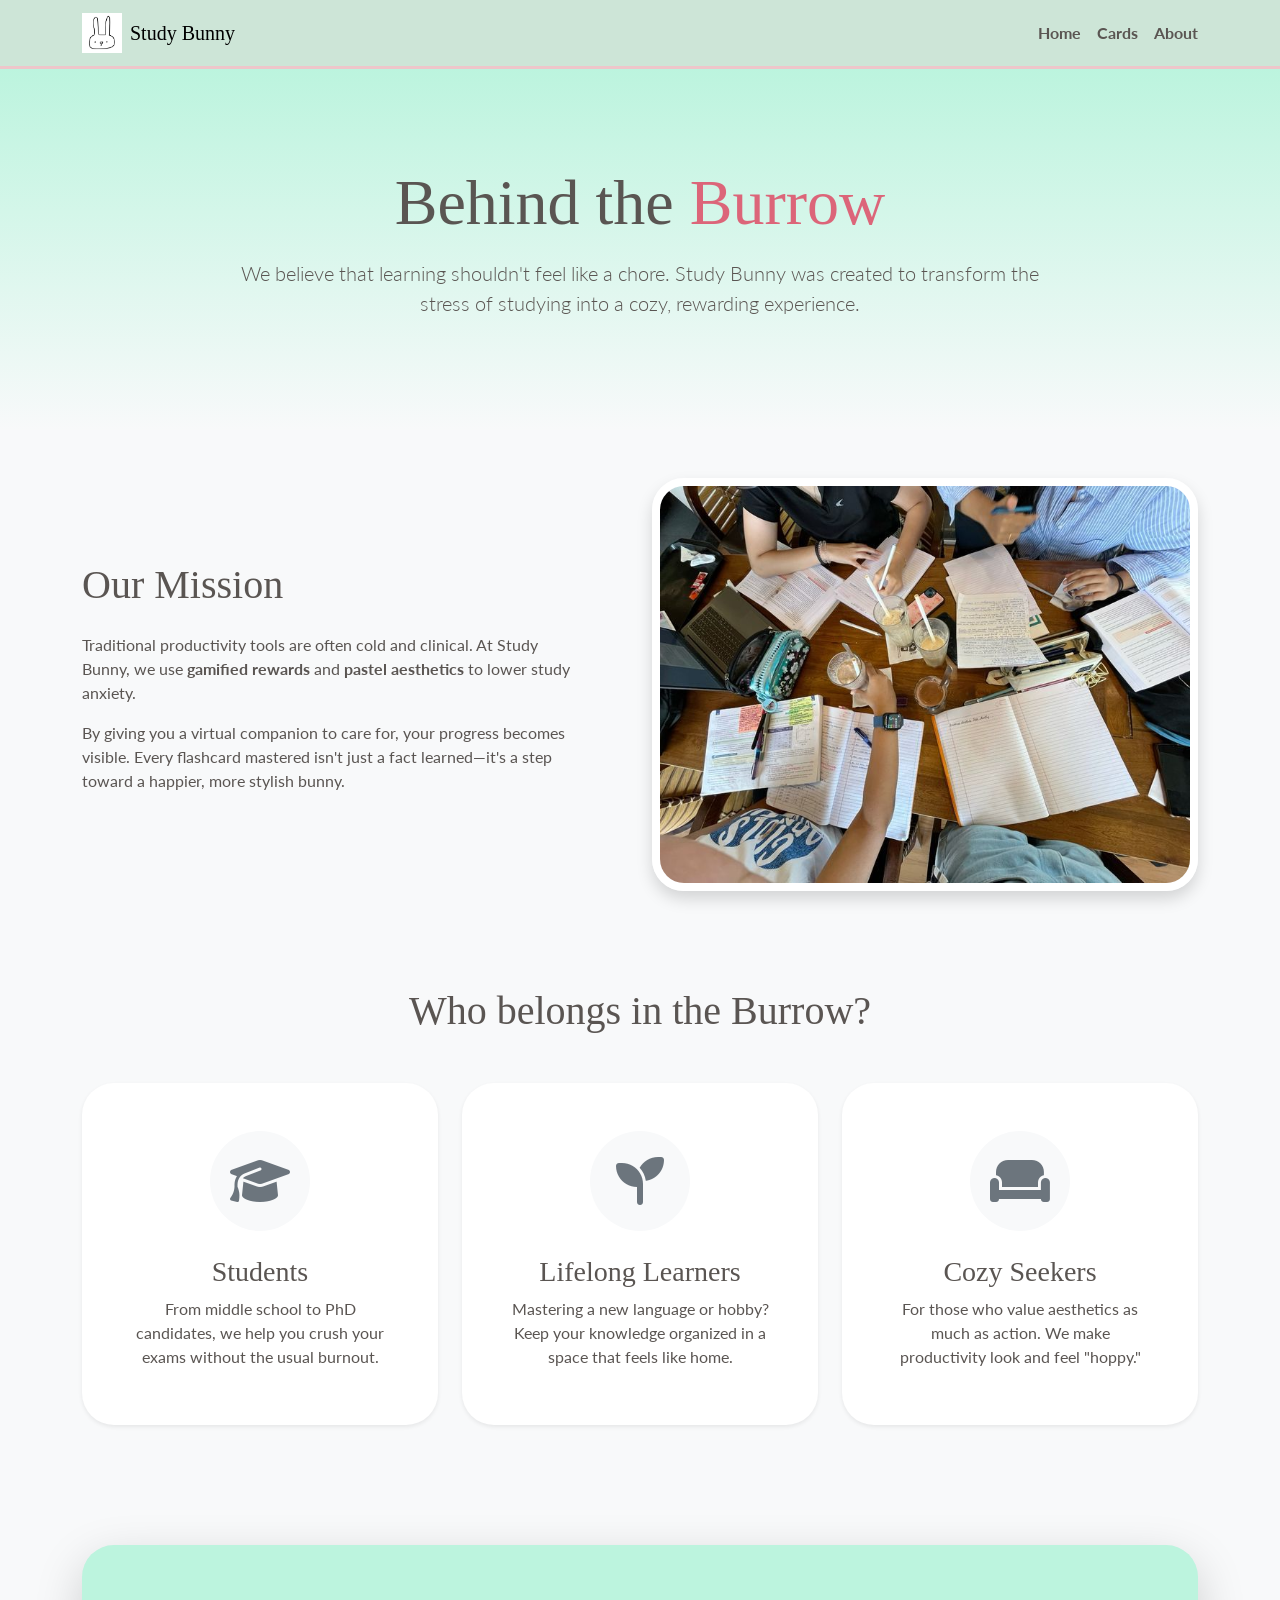
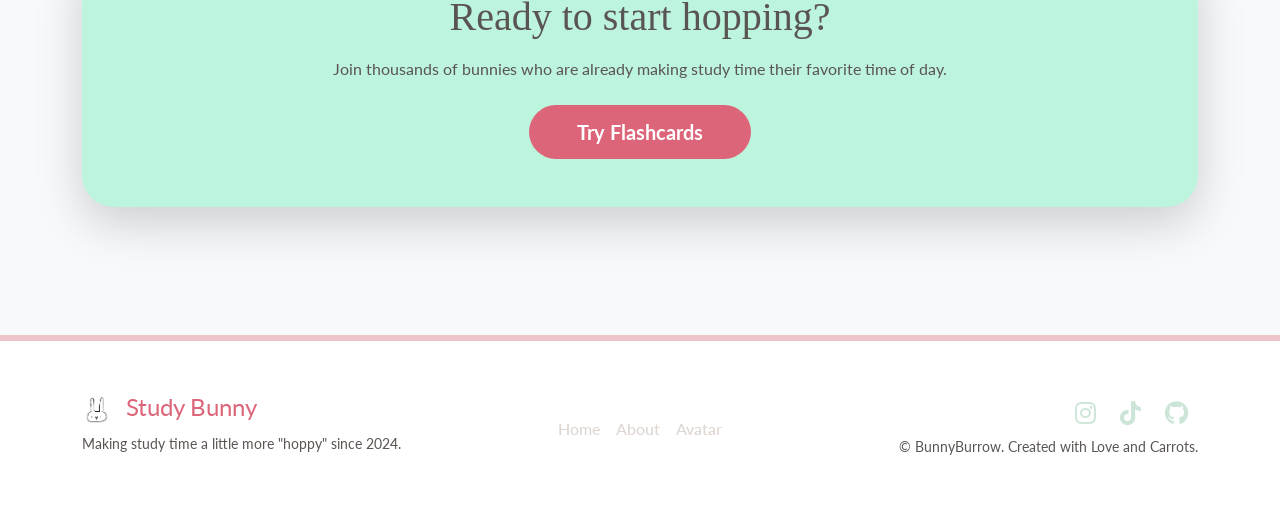
==== about.html @ 7b0bb237 "avatar.html added" ====
<!doctype html>
<html lang="en">
  <head>
    <meta charset="UTF-8" />
    <meta name="viewport" content="width=device-width, initial-scale=1.0" />
    <title>About Us - Study Bunny</title>
    <link
      href="https://cdn.jsdelivr.net/npm/bootstrap@5.3.0/dist/css/bootstrap.min.css"
      rel="stylesheet"
    />
    <link
      rel="stylesheet"
      href="https://cdnjs.cloudflare.com/ajax/libs/font-awesome/6.6.0/css/all.min.css"
    />
    <link
      href="https://fonts.googleapis.com/css2?family=Chewy&family=Lato:wght@400;700&display=swap"
      rel="stylesheet"
    />
    <link rel="stylesheet" href="style.css" />
  </head>
  <body class="bg-light">
    <nav class="navbar custom-nav sticky-top">
      <div class="container">
        <a class="navbar-brand d-flex align-items-center" href="index.html">
          <img src="images/icon.png" alt="Logo" width="40" class="me-2" />
          <span class="brand-font">Study Bunny</span>
        </a>
        <div class="d-flex gap-3">
          <a href="index.html" class="nav-link fw-bold">Home</a>
          <a href="flashcards.html" class="nav-link fw-bold">Cards</a>
          <a href="about.html" class="nav-link fw-bold active">About</a>
        </div>
      </div>
    </nav>

    <header class="about-hero py-5 text-center">
      <div class="container py-5">
        <h1 class="display-3 brand-font mb-3">
          Behind the <span class="text-pink">Burrow</span>
        </h1>
        <p class="lead mx-auto" style="max-width: 800px">
          We believe that learning shouldn't feel like a chore. Study Bunny was
          created to transform the stress of studying into a cozy, rewarding
          experience.
        </p>
      </div>
    </header>

    <main class="container py-5">
      <div class="row align-items-center mb-5 pb-5">
        <div class="col-lg-6 mb-4 mb-lg-0">
          <div class="pe-lg-5">
            <h2 class="brand-font h1 mb-4">Our Mission</h2>
            <p>
              Traditional productivity tools are often cold and clinical. At
              Study Bunny, we use <strong>gamified rewards</strong> and
              <strong>pastel aesthetics</strong> to lower study anxiety.
            </p>
            <p>
              By giving you a virtual companion to care for, your progress
              becomes visible. Every flashcard mastered isn't just a fact
              learned—it's a step toward a happier, more stylish bunny.
            </p>
          </div>
        </div>
        <div class="col-lg-6">
          <img
            src="images/study group.jpg"
            alt="Study Bunny Mission"
            class="img-fluid rounded-5 shadow border-white"
            style="border: 8px solid white"
          />
        </div>
      </div>

      <div class="row text-center mt-5">
        <h2 class="brand-font h1 mb-5">Who belongs in the Burrow?</h2>

        <div class="col-md-4 mb-4">
          <div
            class="about-card p-5 rounded-5 shadow-sm h-100 bg-white border-0"
          >
            <div class="icon-circle mb-4">
              <i class="fas fa-graduation-cap fa-3x text-secondary"></i>
            </div>
            <h3 class="brand-font">Students</h3>
            <p class="mb-0">
              From middle school to PhD candidates, we help you crush your exams
              without the usual burnout.
            </p>
          </div>
        </div>

        <div class="col-md-4 mb-4">
          <div
            class="about-card p-5 rounded-5 shadow-sm h-100 bg-white border-0"
          >
            <div class="icon-circle mb-4">
              <i class="fas fa-seedling fa-3x text-secondary"></i>
            </div>
            <h3 class="brand-font">Lifelong Learners</h3>
            <p class="mb-0">
              Mastering a new language or hobby? Keep your knowledge organized
              in a space that feels like home.
            </p>
          </div>
        </div>

        <div class="col-md-4 mb-4">
          <div
            class="about-card p-5 rounded-5 shadow-sm h-100 bg-white border-0"
          >
            <div class="icon-circle mb-4">
              <i class="fas fa-couch fa-3x text-secondary"></i>
            </div>
            <h3 class="brand-font">Cozy Seekers</h3>
            <p class="mb-0">
              For those who value aesthetics as much as action. We make
              productivity look and feel "hoppy."
            </p>
          </div>
        </div>
      </div>
    </main>

    <section class="container text-center py-5">
      <div
        class="p-5 rounded-5 shadow-lg"
        style="background-color: var(--mint)"
      >
        <h2 class="brand-font h1 mb-3">Ready to start hopping?</h2>
        <p class="mb-4">
          Join thousands of bunnies who are already making study time their
          favorite time of day.
        </p>
        <a href="flashcards.html" class="btn btn-bunny btn-lg px-5 rounded-pill"
          >Try Flashcards</a
        >
      </div>
    </section>
    <footer class="custom-footer">
      <div class="container">
        <div class="row align-items-center">
          <div class="col-md-4 text-center text-md-start mb-4 mb-md-0">
            <a href="index.html" class="footer-logo">
              <img src="images/icon.png" alt="Logo" width="30" class="me-2" />
              Study Bunny
            </a>
            <p class="small mt-2">
              Making study time a little more "hoppy" since 2024.
            </p>
          </div>

          <div class="col-md-4 text-center mb-4 mb-md-0">
            <div class="d-flex justify-content-center gap-3">
              <a href="index.html" class="footer-link">Home</a>
              <a href="about.html" class="footer-link">About</a>
              <a href="avatar.html" class="footer-link">Avatar</a>
            </div>
          </div>

          <div class="col-md-4 text-center text-md-end">
            <div class="social-icons mb-2">
              <a href="#"><i class="fab fa-instagram"></i></a>
              <a href="#"><i class="fab fa-tiktok"></i></a>
              <a href="#"><i class="fab fa-github"></i></a>
            </div>
            <p class="small mb-0">
              &copy; <span id="year"></span> BunnyBurrow. Created with Love and
              Carrots.
            </p>
          </div>
        </div>
      </div>
    </footer>
  </body>
</html>
---- style.css ----
:root {
  --mint: #bcf4de;
  --sage: #cde5d7;
  --taupe: #ded6d1;
  --rose: #eec6ca;
  --pink: #dc6579;
  --dark-text: #5a5552;
}

body,
button,
input,
select,
textarea,
.nav-link,
.btn,
.form-control {
  font-family: "Lato", sans-serif !important;
  color: var(--dark-text);
}

/* Keep the bubbly font only for headings/branding */
.brand-font,
h1,
h2,
h3,
.navbar-brand {
  font-family: "Chewy", cursive !important;
}

/* General Layout Fix for Footer */
body {
  display: flex;
  flex-direction: column;
  min-height: 100vh;
}

footer {
  margin-top: auto;
}
.brand-font {
  font-family: "Chewy", system-ui;
}
.container h1 {
  font-family: "Chewy", system-ui;
}
.container p,
.container a {
  font-family: "Lato", sans-serif;
}
body {
  background-color: var(--mint);
  color: var(--dark-text);
}

.text-pink {
  color: var(--pink);
}

.custom-nav {
  background-color: var(--sage) !important;
  border-bottom: 3px solid var(--rose);
}

.hero-section {
  min-height: 70vh;
  background: linear-gradient(180deg, var(--sage) 0%, var(--mint) 100%);
}

.btn-bunny {
  background-color: var(--pink);
  color: white;
  font-weight: bold;
  border-radius: 50px;
  padding: 12px 30px;
  border: none;
}

.btn-bunny:hover {
  background-color: var(--rose);
  transform: translateY(-2px);
}
#about1,
#about2,
#about3 {
  border-radius: 100px;
  border: 2px var(--pink) dotted;
  margin: 100px;
  padding: 70px;
  background-color: var(--rose);
  font-family: "Lato", sans-serif;
}
#about1 h1,
#about2 h1,
#about3 h1 {
  font-family: "Chewy", system-ui;
}
#btn-back-to-top {
  position: fixed;
  bottom: 20px;
  right: 20px;
  display: none;
  z-index: 1000;
  width: 50px;
  height: 50px;
  padding: 0;
  line-height: 50px;
  text-align: center;
}

#btn-back-to-top i {
  margin: 0;
}

.timer-body {
  background-color: var(--mint);
  height: 100vh;
}

.timer-container {
  background: white;
  padding: 3rem;
  border-radius: 40px;
  border: 8px solid var(--rose);
  max-width: 500px;
  margin: 0 auto;
}

.timer-display {
  font-size: 6rem;
  font-weight: bold;
  font-family: "Chewy", cursive;
  color: var(--dark-text);
  text-shadow: 2px 2px var(--rose);
}

.progress {
  background-color: var(--taupe);
  border: 2px solid var(--rose);
}

.flashcard-body {
  background-color: var(--mint);
  min-height: 100vh;
}

/* 3D Flip Animation Logic */
.flashcard {
  width: 100%;
  max-width: 500px;
  height: 300px;
  perspective: 1000px;
  cursor: pointer;
}

.flashcard-inner {
  position: relative;
  width: 100%;
  height: 100%;
  text-align: center;
  transition: transform 0.6s;
  transform-style: preserve-3d;
}

.flashcard.flipped .flashcard-inner {
  transform: rotateY(180deg);
}

.flashcard-front,
.flashcard-back {
  position: absolute;
  width: 100%;
  height: 100%;
  backface-visibility: hidden;
  display: flex;
  flex-direction: column;
  justify-content: center;
  align-items: center;
  padding: 20px;
  border-radius: 30px;
  font-size: 1.5rem;
  box-shadow: 0 10px 20px rgba(0, 0, 0, 0.1);
}

.flashcard-front {
  background-color: white;
  border: 6px solid var(--rose);
  color: var(--dark-text);
}

.flashcard-back {
  background-color: var(--pink);
  color: white;
  transform: rotateY(180deg);
  border: 6px solid white;
}

#header {
  margin: 100px;
}
/* Footer Styles */
.custom-footer {
  background-color: white;
  border-top: 6px solid var(--rose);
  padding: 3rem 0;
  margin-top: 5rem;
  color: var(--dark-text);
}

.footer-logo {
  font-family: "Chewy", cursive;
  font-size: 1.5rem;
  color: var(--pink);
  text-decoration: none;
}

.footer-link {
  color: var(--taupe);
  text-decoration: none;
  transition: color 0.3s;
  font-weight: 500;
}

.footer-link:hover {
  color: var(--pink);
}

.social-icons i {
  font-size: 1.5rem;
  margin: 0 10px;
  color: var(--sage);
  transition: transform 0.3s;
}

.social-icons i:hover {
  transform: scale(1.2);
  color: var(--pink);
}
body {
  display: flex;
  flex-direction: column;
  min-height: 100vh;
}

footer {
  margin-top: auto;
  /* puts the footer to the bottom */
}
/* About Page Specific Styles */
.about-hero {
  background: linear-gradient(180deg, var(--mint) 0%, #f8f9fa 100%);
}

.about-card {
  transition: all 0.4s cubic-bezier(0.175, 0.885, 0.32, 1.275); /* Smooth "Bouncy" effect */
  border-bottom: 8px solid transparent !important;
}

/* This is the part that makes all cards behave like the student card */
.about-card:hover {
  transform: translateY(-15px); /* Pops up */
  border-bottom: 8px solid var(--pink) !important; /* Highlights with Pink */
  box-shadow: 0 20px 40px rgba(255, 143, 163, 0.15) !important; /* Soft Pink Glow */
}

/* Icon change on hover */
.about-card:hover i {
  color: var(--pink) !important;
  transform: scale(1.1);
}

.icon-circle {
  width: 100px;
  height: 100px;
  background-color: #f8f9fa;
  display: flex;
  align-items: center;
  justify-content: center;
  margin: 0 auto;
  border-radius: 50%;
  transition: background-color 0.3s;
}

.about-card:hover .icon-circle {
  background-color: #fff0f2; /* Light pink background for icon */
}
.bg-mint {
  background-color: var(--mint);
  min-height: 100vh;
}
.bg-mint {
  background-color: var(--mint);
}

.avatar-window {
  width: 350px;
  height: 350px;
  background: white;
  border: 10px solid white;
  border-radius: 50%;
  position: relative;
  overflow: hidden;
  display: flex;
  justify-content: center;
  align-items: center;
}

.bunny-layer {
  position: absolute;
  top: 0;
  left: 0;
  width: 100%;
  height: 100%;
  object-fit: contain;
  transition: opacity 0.3s ease;
}

/* Closet Grid */
.closet-grid {
  display: grid;
  grid-template-columns: repeat(3, 1fr);
  gap: 15px;
  max-height: 300px;
  overflow-y: auto;
}

.item-slot {
  aspect-ratio: 1/1;
  background: #f8f9fa;
  border-radius: 20px;
  border: 3px solid transparent;
  cursor: pointer;
  display: flex;
  justify-content: center;
  align-items: center;
  transition: 0.2s;
}

.item-slot:hover {
  border-color: var(--pink);
  background: #fff0f2;
}

.item-slot img {
  width: 80%;
}
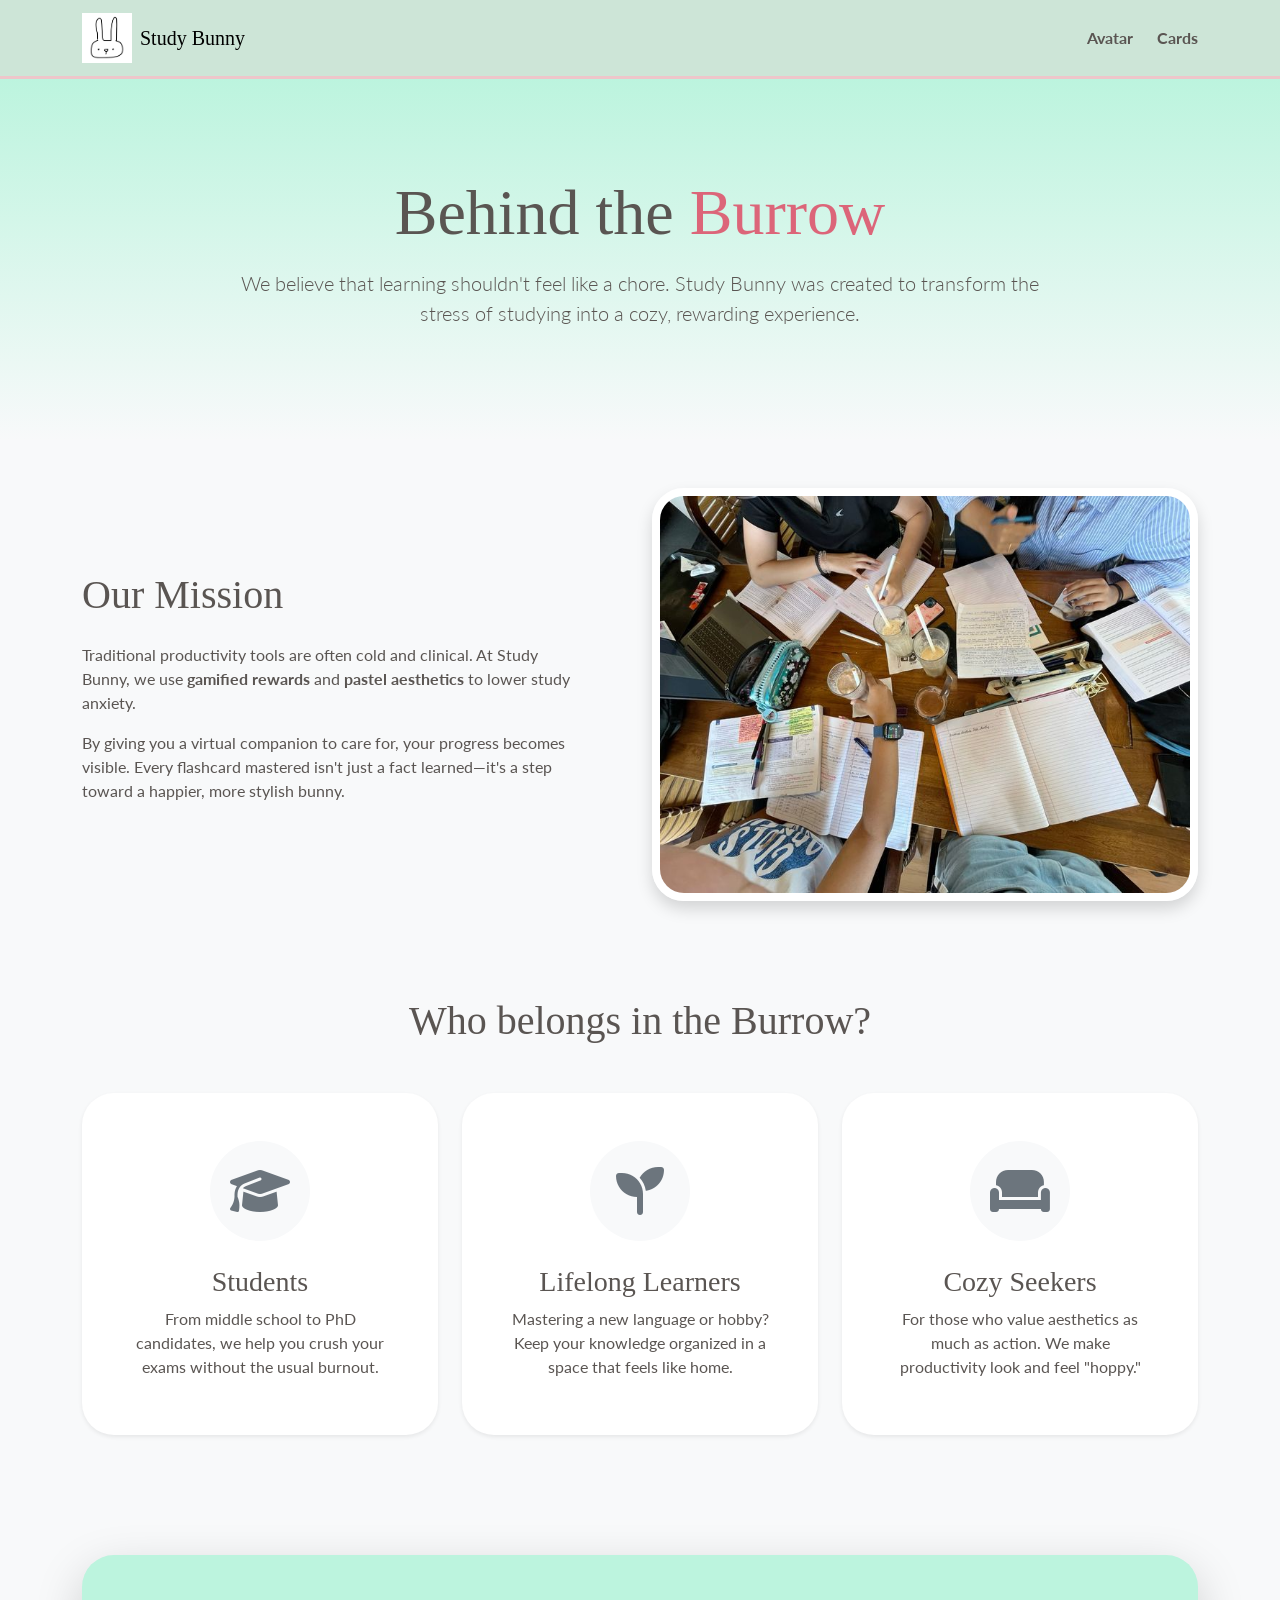
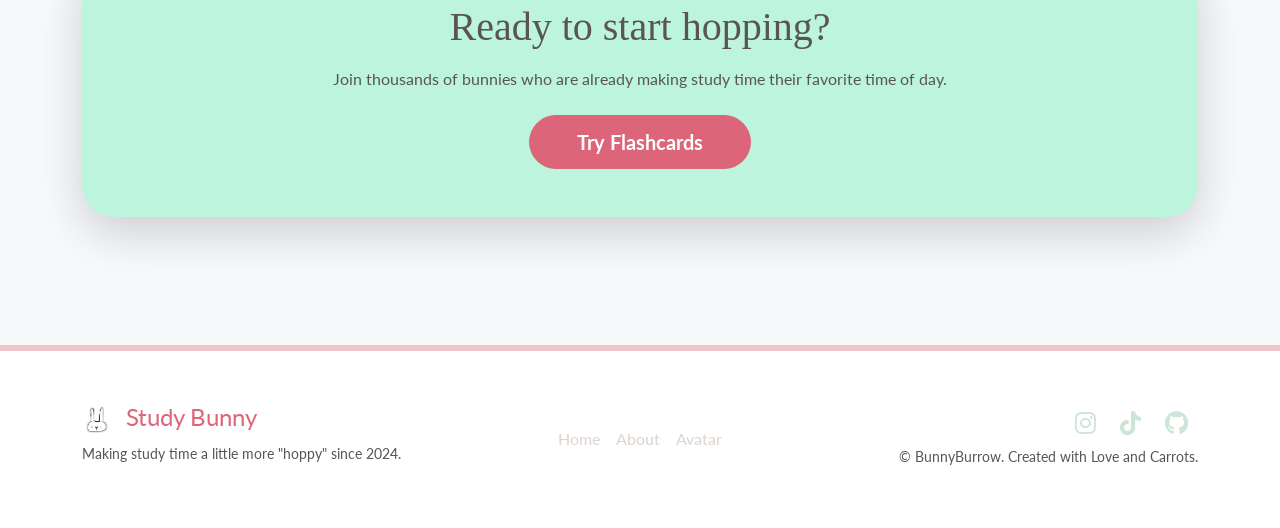
==== commit 14c5d1a6: "flashcards added" ====
--- a/about.html
+++ b/about.html
@@ -3,7 +3,8 @@
   <head>
     <meta charset="UTF-8" />
     <meta name="viewport" content="width=device-width, initial-scale=1.0" />
-    <title>About Us - Study Bunny</title>
+    <title>About Us</title>
+    <link rel="shortcut icon" href="images/icon.png" type="image/x-icon" />
     <link
       href="https://cdn.jsdelivr.net/npm/bootstrap@5.3.0/dist/css/bootstrap.min.css"
       rel="stylesheet"
@@ -22,17 +23,32 @@
     <nav class="navbar custom-nav sticky-top">
       <div class="container">
         <a class="navbar-brand d-flex align-items-center" href="index.html">
-          <img src="images/icon.png" alt="Logo" width="40" class="me-2" />
+          <img
+            src="images/icon.png"
+            alt="Logo"
+            width="50"
+            height="auto"
+            class="d-inline-block align-text-top me-2"
+          />
           <span class="brand-font">Study Bunny</span>
         </a>
-        <div class="d-flex gap-3">
-          <a href="index.html" class="nav-link fw-bold">Home</a>
-          <a href="flashcards.html" class="nav-link fw-bold">Cards</a>
-          <a href="about.html" class="nav-link fw-bold active">About</a>
+
+        <div class="d-flex align-items-center gap-2 gap-md-4">
+          <a
+            href="avatar.html"
+            class="nav-link fw-bold protected-link"
+            data-target="avatar.html"
+            >Avatar</a
+          >
+          <a
+            href="flashcards.html"
+            class="nav-link fw-bold protected-link"
+            data-target="flashcards.html"
+            >Cards</a
+          >
         </div>
       </div>
     </nav>
-
     <header class="about-hero py-5 text-center">
       <div class="container py-5">
         <h1 class="display-3 brand-font mb-3">
